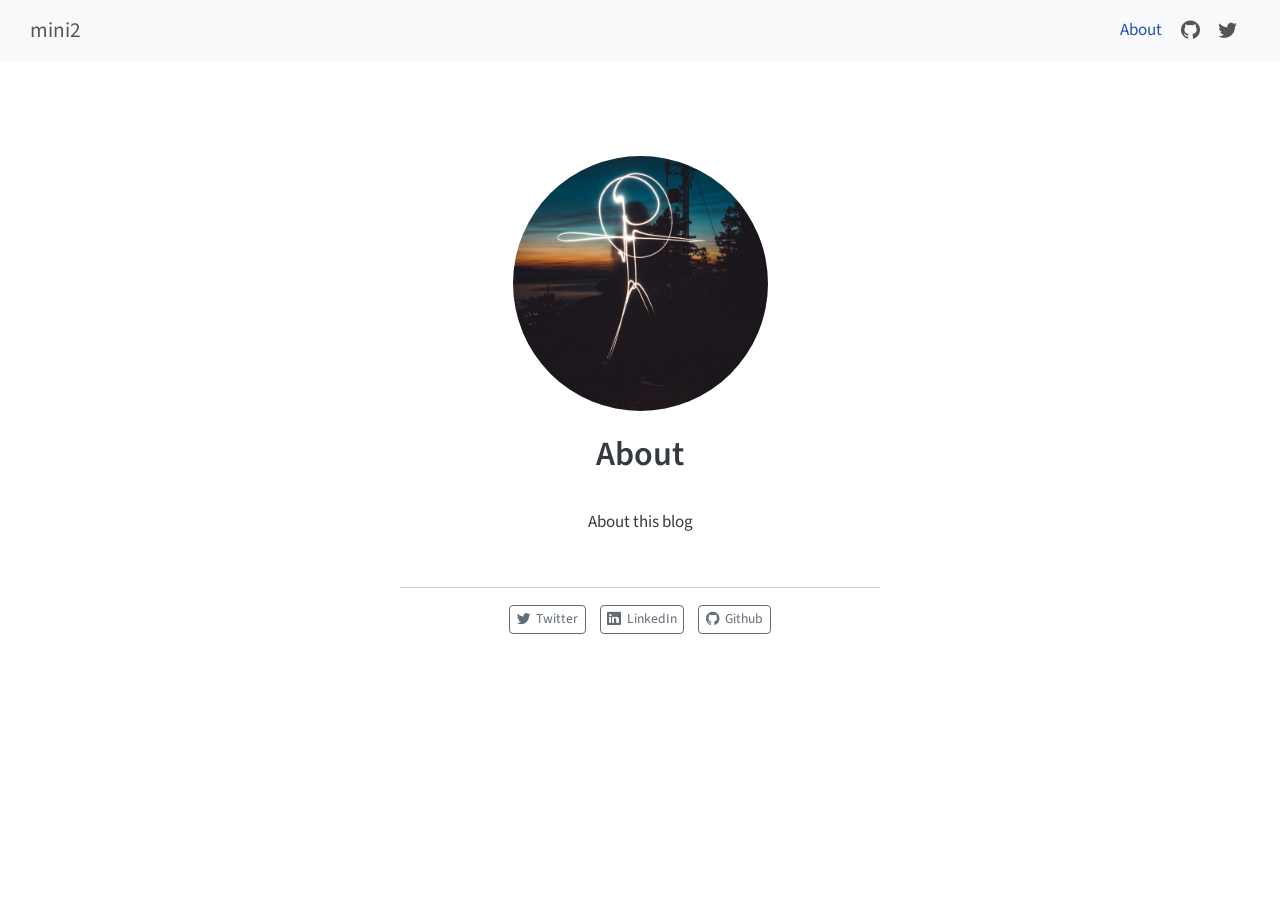
==== docs/about.html @ 748c7333 "." ====
<!DOCTYPE html>
<html xmlns="http://www.w3.org/1999/xhtml" lang="en" xml:lang="en"><head>

<meta charset="utf-8">
<meta name="generator" content="quarto-1.8.27">

<meta name="viewport" content="width=device-width, initial-scale=1.0, user-scalable=yes">


<title>About – mini2</title>
<style>
code{white-space: pre-wrap;}
span.smallcaps{font-variant: small-caps;}
div.columns{display: flex; gap: min(4vw, 1.5em);}
div.column{flex: auto; overflow-x: auto;}
div.hanging-indent{margin-left: 1.5em; text-indent: -1.5em;}
ul.task-list{list-style: none;}
ul.task-list li input[type="checkbox"] {
  width: 0.8em;
  margin: 0 0.8em 0.2em -1em; /* quarto-specific, see https://github.com/quarto-dev/quarto-cli/issues/4556 */ 
  vertical-align: middle;
}
</style>


<script src="site_libs/quarto-nav/quarto-nav.js"></script>
<script src="site_libs/quarto-nav/headroom.min.js"></script>
<script src="site_libs/clipboard/clipboard.min.js"></script>
<script src="site_libs/quarto-search/autocomplete.umd.js"></script>
<script src="site_libs/quarto-search/fuse.min.js"></script>
<script src="site_libs/quarto-search/quarto-search.js"></script>
<meta name="quarto:offset" content="./">
<script src="site_libs/quarto-html/quarto.js" type="module"></script>
<script src="site_libs/quarto-html/tabsets/tabsets.js" type="module"></script>
<script src="site_libs/quarto-html/axe/axe-check.js" type="module"></script>
<script src="site_libs/quarto-html/popper.min.js"></script>
<script src="site_libs/quarto-html/tippy.umd.min.js"></script>
<link href="site_libs/quarto-html/tippy.css" rel="stylesheet">
<link href="site_libs/quarto-html/quarto-syntax-highlighting-ed96de9b727972fe78a7b5d16c58bf87.css" rel="stylesheet" id="quarto-text-highlighting-styles">
<script src="site_libs/bootstrap/bootstrap.min.js"></script>
<link href="site_libs/bootstrap/bootstrap-icons.css" rel="stylesheet">
<link href="site_libs/bootstrap/bootstrap-3bc65e28b09ba5226e6452330ad34cd7.min.css" rel="stylesheet" append-hash="true" id="quarto-bootstrap" data-mode="light">
<script id="quarto-search-options" type="application/json">{
  "location": "navbar",
  "copy-button": false,
  "collapse-after": 3,
  "panel-placement": "end",
  "type": "overlay",
  "limit": 50,
  "keyboard-shortcut": [
    "f",
    "/",
    "s"
  ],
  "show-item-context": false,
  "language": {
    "search-no-results-text": "No results",
    "search-matching-documents-text": "matching documents",
    "search-copy-link-title": "Copy link to search",
    "search-hide-matches-text": "Hide additional matches",
    "search-more-match-text": "more match in this document",
    "search-more-matches-text": "more matches in this document",
    "search-clear-button-title": "Clear",
    "search-text-placeholder": "",
    "search-detached-cancel-button-title": "Cancel",
    "search-submit-button-title": "Submit",
    "search-label": "Search"
  }
}</script>


<link rel="stylesheet" href="styles.css">
</head>

<body class="nav-fixed fullcontent quarto-light">

<div id="quarto-search-results"></div>
  <header id="quarto-header" class="headroom fixed-top">
    <nav class="navbar navbar-expand-lg " data-bs-theme="dark">
      <div class="navbar-container container-fluid">
      <div class="navbar-brand-container mx-auto">
    <a class="navbar-brand" href="./index.html">
    <span class="navbar-title">mini2</span>
    </a>
  </div>
            <div id="quarto-search" class="" title="Search"></div>
          <button class="navbar-toggler" type="button" data-bs-toggle="collapse" data-bs-target="#navbarCollapse" aria-controls="navbarCollapse" role="menu" aria-expanded="false" aria-label="Toggle navigation" onclick="if (window.quartoToggleHeadroom) { window.quartoToggleHeadroom(); }">
  <span class="navbar-toggler-icon"></span>
</button>
          <div class="collapse navbar-collapse" id="navbarCollapse">
            <ul class="navbar-nav navbar-nav-scroll ms-auto">
  <li class="nav-item">
    <a class="nav-link active" href="./about.html" aria-current="page"> 
<span class="menu-text">About</span></a>
  </li>  
  <li class="nav-item compact">
    <a class="nav-link" href="https://github.com/"> <i class="bi bi-github" role="img">
</i> 
<span class="menu-text"></span></a>
  </li>  
  <li class="nav-item compact">
    <a class="nav-link" href="https://twitter.com"> <i class="bi bi-twitter" role="img">
</i> 
<span class="menu-text"></span></a>
  </li>  
</ul>
          </div> <!-- /navcollapse -->
            <div class="quarto-navbar-tools">
</div>
      </div> <!-- /container-fluid -->
    </nav>
</header>
<!-- content -->
<div id="quarto-content" class="quarto-container page-columns page-rows-contents page-layout-article page-navbar">
<!-- sidebar -->
<!-- margin-sidebar -->
    
<!-- main -->
<div class="quarto-about-jolla">
  <img src="profile.jpg" class="about-image
  round " style="height: 15em; width: 15em;">
 <header id="title-block-header" class="quarto-title-block default">
<div class="quarto-title">
<h1 class="title">About</h1>
</div>
<div class="quarto-title-meta">
  </div>
</header><main class="content" id="quarto-document-content">
<p>About this blog</p>


</main> 
  <hr class="about-sep">
   <div class="about-links">
  <a href="https://twitter.com" class="about-link" rel="" target="">
    <i class="bi bi-twitter"></i>
     <span class="about-link-text">Twitter</span>
  </a>
  <a href="https://linkedin.com" class="about-link" rel="" target="">
    <i class="bi bi-linkedin"></i>
     <span class="about-link-text">LinkedIn</span>
  </a>
  <a href="https://github.com" class="about-link" rel="" target="">
    <i class="bi bi-github"></i>
     <span class="about-link-text">Github</span>
  </a>
</div>
</div>
 <!-- /main -->
<script id="quarto-html-after-body" type="application/javascript">
  window.document.addEventListener("DOMContentLoaded", function (event) {
    const isCodeAnnotation = (el) => {
      for (const clz of el.classList) {
        if (clz.startsWith('code-annotation-')) {                     
          return true;
        }
      }
      return false;
    }
    const onCopySuccess = function(e) {
      // button target
      const button = e.trigger;
      // don't keep focus
      button.blur();
      // flash "checked"
      button.classList.add('code-copy-button-checked');
      var currentTitle = button.getAttribute("title");
      button.setAttribute("title", "Copied!");
      let tooltip;
      if (window.bootstrap) {
        button.setAttribute("data-bs-toggle", "tooltip");
        button.setAttribute("data-bs-placement", "left");
        button.setAttribute("data-bs-title", "Copied!");
        tooltip = new bootstrap.Tooltip(button, 
          { trigger: "manual", 
            customClass: "code-copy-button-tooltip",
            offset: [0, -8]});
        tooltip.show();    
      }
      setTimeout(function() {
        if (tooltip) {
          tooltip.hide();
          button.removeAttribute("data-bs-title");
          button.removeAttribute("data-bs-toggle");
          button.removeAttribute("data-bs-placement");
        }
        button.setAttribute("title", currentTitle);
        button.classList.remove('code-copy-button-checked');
      }, 1000);
      // clear code selection
      e.clearSelection();
    }
    const getTextToCopy = function(trigger) {
      const outerScaffold = trigger.parentElement.cloneNode(true);
      const codeEl = outerScaffold.querySelector('code');
      for (const childEl of codeEl.children) {
        if (isCodeAnnotation(childEl)) {
          childEl.remove();
        }
      }
      return codeEl.innerText;
    }
    const clipboard = new window.ClipboardJS('.code-copy-button:not([data-in-quarto-modal])', {
      text: getTextToCopy
    });
    clipboard.on('success', onCopySuccess);
    if (window.document.getElementById('quarto-embedded-source-code-modal')) {
      const clipboardModal = new window.ClipboardJS('.code-copy-button[data-in-quarto-modal]', {
        text: getTextToCopy,
        container: window.document.getElementById('quarto-embedded-source-code-modal')
      });
      clipboardModal.on('success', onCopySuccess);
    }
      var localhostRegex = new RegExp(/^(?:http|https):\/\/localhost\:?[0-9]*\//);
      var mailtoRegex = new RegExp(/^mailto:/);
        var filterRegex = new RegExp("https:\/\/your-website-url\.example\.com");
      var isInternal = (href) => {
          return filterRegex.test(href) || localhostRegex.test(href) || mailtoRegex.test(href);
      }
      // Inspect non-navigation links and adorn them if external
     var links = window.document.querySelectorAll('a[href]:not(.nav-link):not(.navbar-brand):not(.toc-action):not(.sidebar-link):not(.sidebar-item-toggle):not(.pagination-link):not(.no-external):not([aria-hidden]):not(.dropdown-item):not(.quarto-navigation-tool):not(.about-link)');
      for (var i=0; i<links.length; i++) {
        const link = links[i];
        if (!isInternal(link.href)) {
          // undo the damage that might have been done by quarto-nav.js in the case of
          // links that we want to consider external
          if (link.dataset.originalHref !== undefined) {
            link.href = link.dataset.originalHref;
          }
        }
      }
    function tippyHover(el, contentFn, onTriggerFn, onUntriggerFn) {
      const config = {
        allowHTML: true,
        maxWidth: 500,
        delay: 100,
        arrow: false,
        appendTo: function(el) {
            return el.parentElement;
        },
        interactive: true,
        interactiveBorder: 10,
        theme: 'quarto',
        placement: 'bottom-start',
      };
      if (contentFn) {
        config.content = contentFn;
      }
      if (onTriggerFn) {
        config.onTrigger = onTriggerFn;
      }
      if (onUntriggerFn) {
        config.onUntrigger = onUntriggerFn;
      }
      window.tippy(el, config); 
    }
    const noterefs = window.document.querySelectorAll('a[role="doc-noteref"]');
    for (var i=0; i<noterefs.length; i++) {
      const ref = noterefs[i];
      tippyHover(ref, function() {
        // use id or data attribute instead here
        let href = ref.getAttribute('data-footnote-href') || ref.getAttribute('href');
        try { href = new URL(href).hash; } catch {}
        const id = href.replace(/^#\/?/, "");
        const note = window.document.getElementById(id);
        if (note) {
          return note.innerHTML;
        } else {
          return "";
        }
      });
    }
    const xrefs = window.document.querySelectorAll('a.quarto-xref');
    const processXRef = (id, note) => {
      // Strip column container classes
      const stripColumnClz = (el) => {
        el.classList.remove("page-full", "page-columns");
        if (el.children) {
          for (const child of el.children) {
            stripColumnClz(child);
          }
        }
      }
      stripColumnClz(note)
      if (id === null || id.startsWith('sec-')) {
        // Special case sections, only their first couple elements
        const container = document.createElement("div");
        if (note.children && note.children.length > 2) {
          container.appendChild(note.children[0].cloneNode(true));
          for (let i = 1; i < note.children.length; i++) {
            const child = note.children[i];
            if (child.tagName === "P" && child.innerText === "") {
              continue;
            } else {
              container.appendChild(child.cloneNode(true));
              break;
            }
          }
          if (window.Quarto?.typesetMath) {
            window.Quarto.typesetMath(container);
          }
          return container.innerHTML
        } else {
          if (window.Quarto?.typesetMath) {
            window.Quarto.typesetMath(note);
          }
          return note.innerHTML;
        }
      } else {
        // Remove any anchor links if they are present
        const anchorLink = note.querySelector('a.anchorjs-link');
        if (anchorLink) {
          anchorLink.remove();
        }
        if (window.Quarto?.typesetMath) {
          window.Quarto.typesetMath(note);
        }
        if (note.classList.contains("callout")) {
          return note.outerHTML;
        } else {
          return note.innerHTML;
        }
      }
    }
    for (var i=0; i<xrefs.length; i++) {
      const xref = xrefs[i];
      tippyHover(xref, undefined, function(instance) {
        instance.disable();
        let url = xref.getAttribute('href');
        let hash = undefined; 
        if (url.startsWith('#')) {
          hash = url;
        } else {
          try { hash = new URL(url).hash; } catch {}
        }
        if (hash) {
          const id = hash.replace(/^#\/?/, "");
          const note = window.document.getElementById(id);
          if (note !== null) {
            try {
              const html = processXRef(id, note.cloneNode(true));
              instance.setContent(html);
            } finally {
              instance.enable();
              instance.show();
            }
          } else {
            // See if we can fetch this
            fetch(url.split('#')[0])
            .then(res => res.text())
            .then(html => {
              const parser = new DOMParser();
              const htmlDoc = parser.parseFromString(html, "text/html");
              const note = htmlDoc.getElementById(id);
              if (note !== null) {
                const html = processXRef(id, note);
                instance.setContent(html);
              } 
            }).finally(() => {
              instance.enable();
              instance.show();
            });
          }
        } else {
          // See if we can fetch a full url (with no hash to target)
          // This is a special case and we should probably do some content thinning / targeting
          fetch(url)
          .then(res => res.text())
          .then(html => {
            const parser = new DOMParser();
            const htmlDoc = parser.parseFromString(html, "text/html");
            const note = htmlDoc.querySelector('main.content');
            if (note !== null) {
              // This should only happen for chapter cross references
              // (since there is no id in the URL)
              // remove the first header
              if (note.children.length > 0 && note.children[0].tagName === "HEADER") {
                note.children[0].remove();
              }
              const html = processXRef(null, note);
              instance.setContent(html);
            } 
          }).finally(() => {
            instance.enable();
            instance.show();
          });
        }
      }, function(instance) {
      });
    }
        let selectedAnnoteEl;
        const selectorForAnnotation = ( cell, annotation) => {
          let cellAttr = 'data-code-cell="' + cell + '"';
          let lineAttr = 'data-code-annotation="' +  annotation + '"';
          const selector = 'span[' + cellAttr + '][' + lineAttr + ']';
          return selector;
        }
        const selectCodeLines = (annoteEl) => {
          const doc = window.document;
          const targetCell = annoteEl.getAttribute("data-target-cell");
          const targetAnnotation = annoteEl.getAttribute("data-target-annotation");
          const annoteSpan = window.document.querySelector(selectorForAnnotation(targetCell, targetAnnotation));
          const lines = annoteSpan.getAttribute("data-code-lines").split(",");
          const lineIds = lines.map((line) => {
            return targetCell + "-" + line;
          })
          let top = null;
          let height = null;
          let parent = null;
          if (lineIds.length > 0) {
              //compute the position of the single el (top and bottom and make a div)
              const el = window.document.getElementById(lineIds[0]);
              top = el.offsetTop;
              height = el.offsetHeight;
              parent = el.parentElement.parentElement;
            if (lineIds.length > 1) {
              const lastEl = window.document.getElementById(lineIds[lineIds.length - 1]);
              const bottom = lastEl.offsetTop + lastEl.offsetHeight;
              height = bottom - top;
            }
            if (top !== null && height !== null && parent !== null) {
              // cook up a div (if necessary) and position it 
              let div = window.document.getElementById("code-annotation-line-highlight");
              if (div === null) {
                div = window.document.createElement("div");
                div.setAttribute("id", "code-annotation-line-highlight");
                div.style.position = 'absolute';
                parent.appendChild(div);
              }
              div.style.top = top - 2 + "px";
              div.style.height = height + 4 + "px";
              div.style.left = 0;
              let gutterDiv = window.document.getElementById("code-annotation-line-highlight-gutter");
              if (gutterDiv === null) {
                gutterDiv = window.document.createElement("div");
                gutterDiv.setAttribute("id", "code-annotation-line-highlight-gutter");
                gutterDiv.style.position = 'absolute';
                const codeCell = window.document.getElementById(targetCell);
                const gutter = codeCell.querySelector('.code-annotation-gutter');
                gutter.appendChild(gutterDiv);
              }
              gutterDiv.style.top = top - 2 + "px";
              gutterDiv.style.height = height + 4 + "px";
            }
            selectedAnnoteEl = annoteEl;
          }
        };
        const unselectCodeLines = () => {
          const elementsIds = ["code-annotation-line-highlight", "code-annotation-line-highlight-gutter"];
          elementsIds.forEach((elId) => {
            const div = window.document.getElementById(elId);
            if (div) {
              div.remove();
            }
          });
          selectedAnnoteEl = undefined;
        };
          // Handle positioning of the toggle
      window.addEventListener(
        "resize",
        throttle(() => {
          elRect = undefined;
          if (selectedAnnoteEl) {
            selectCodeLines(selectedAnnoteEl);
          }
        }, 10)
      );
      function throttle(fn, ms) {
      let throttle = false;
      let timer;
        return (...args) => {
          if(!throttle) { // first call gets through
              fn.apply(this, args);
              throttle = true;
          } else { // all the others get throttled
              if(timer) clearTimeout(timer); // cancel #2
              timer = setTimeout(() => {
                fn.apply(this, args);
                timer = throttle = false;
              }, ms);
          }
        };
      }
        // Attach click handler to the DT
        const annoteDls = window.document.querySelectorAll('dt[data-target-cell]');
        for (const annoteDlNode of annoteDls) {
          annoteDlNode.addEventListener('click', (event) => {
            const clickedEl = event.target;
            if (clickedEl !== selectedAnnoteEl) {
              unselectCodeLines();
              const activeEl = window.document.querySelector('dt[data-target-cell].code-annotation-active');
              if (activeEl) {
                activeEl.classList.remove('code-annotation-active');
              }
              selectCodeLines(clickedEl);
              clickedEl.classList.add('code-annotation-active');
            } else {
              // Unselect the line
              unselectCodeLines();
              clickedEl.classList.remove('code-annotation-active');
            }
          });
        }
    const findCites = (el) => {
      const parentEl = el.parentElement;
      if (parentEl) {
        const cites = parentEl.dataset.cites;
        if (cites) {
          return {
            el,
            cites: cites.split(' ')
          };
        } else {
          return findCites(el.parentElement)
        }
      } else {
        return undefined;
      }
    };
    var bibliorefs = window.document.querySelectorAll('a[role="doc-biblioref"]');
    for (var i=0; i<bibliorefs.length; i++) {
      const ref = bibliorefs[i];
      const citeInfo = findCites(ref);
      if (citeInfo) {
        tippyHover(citeInfo.el, function() {
          var popup = window.document.createElement('div');
          citeInfo.cites.forEach(function(cite) {
            var citeDiv = window.document.createElement('div');
            citeDiv.classList.add('hanging-indent');
            citeDiv.classList.add('csl-entry');
            var biblioDiv = window.document.getElementById('ref-' + cite);
            if (biblioDiv) {
              citeDiv.innerHTML = biblioDiv.innerHTML;
            }
            popup.appendChild(citeDiv);
          });
          return popup.innerHTML;
        });
      }
    }
  });
  </script>
</div> <!-- /content -->




</body></html>
---- docs/site_libs/quarto-html/tippy.css ----
.tippy-box[data-animation=fade][data-state=hidden]{opacity:0}[data-tippy-root]{max-width:calc(100vw - 10px)}.tippy-box{position:relative;background-color:#333;color:#fff;border-radius:4px;font-size:14px;line-height:1.4;white-space:normal;outline:0;transition-property:transform,visibility,opacity}.tippy-box[data-placement^=top]>.tippy-arrow{bottom:0}.tippy-box[data-placement^=top]>.tippy-arrow:before{bottom:-7px;left:0;border-width:8px 8px 0;border-top-color:initial;transform-origin:center top}.tippy-box[data-placement^=bottom]>.tippy-arrow{top:0}.tippy-box[data-placement^=bottom]>.tippy-arrow:before{top:-7px;left:0;border-width:0 8px 8px;border-bottom-color:initial;transform-origin:center bottom}.tippy-box[data-placement^=left]>.tippy-arrow{right:0}.tippy-box[data-placement^=left]>.tippy-arrow:before{border-width:8px 0 8px 8px;border-left-color:initial;right:-7px;transform-origin:center left}.tippy-box[data-placement^=right]>.tippy-arrow{left:0}.tippy-box[data-placement^=right]>.tippy-arrow:before{left:-7px;border-width:8px 8px 8px 0;border-right-color:initial;transform-origin:center right}.tippy-box[data-inertia][data-state=visible]{transition-timing-function:cubic-bezier(.54,1.5,.38,1.11)}.tippy-arrow{width:16px;height:16px;color:#333}.tippy-arrow:before{content:"";position:absolute;border-color:transparent;border-style:solid}.tippy-content{position:relative;padding:5px 9px;z-index:1}
---- docs/site_libs/quarto-html/quarto-syntax-highlighting-ed96de9b727972fe78a7b5d16c58bf87.css ----
/* quarto syntax highlight colors */
:root {
  --quarto-hl-ot-color: #003B4F;
  --quarto-hl-at-color: #657422;
  --quarto-hl-ss-color: #20794D;
  --quarto-hl-an-color: #5E5E5E;
  --quarto-hl-fu-color: #4758AB;
  --quarto-hl-st-color: #20794D;
  --quarto-hl-cf-color: #003B4F;
  --quarto-hl-op-color: #5E5E5E;
  --quarto-hl-er-color: #AD0000;
  --quarto-hl-bn-color: #AD0000;
  --quarto-hl-al-color: #AD0000;
  --quarto-hl-va-color: #111111;
  --quarto-hl-bu-color: inherit;
  --quarto-hl-ex-color: inherit;
  --quarto-hl-pp-color: #AD0000;
  --quarto-hl-in-color: #5E5E5E;
  --quarto-hl-vs-color: #20794D;
  --quarto-hl-wa-color: #5E5E5E;
  --quarto-hl-do-color: #5E5E5E;
  --quarto-hl-im-color: #00769E;
  --quarto-hl-ch-color: #20794D;
  --quarto-hl-dt-color: #AD0000;
  --quarto-hl-fl-color: #AD0000;
  --quarto-hl-co-color: #5E5E5E;
  --quarto-hl-cv-color: #5E5E5E;
  --quarto-hl-cn-color: #8f5902;
  --quarto-hl-sc-color: #5E5E5E;
  --quarto-hl-dv-color: #AD0000;
  --quarto-hl-kw-color: #003B4F;
}

/* other quarto variables */
:root {
  --quarto-font-monospace: SFMono-Regular, Menlo, Monaco, Consolas, "Liberation Mono", "Courier New", monospace;
}

/* syntax highlight based on Pandoc's rules */
pre > code.sourceCode > span {
  color: #003B4F;
}

code.sourceCode > span {
  color: #003B4F;
}

div.sourceCode,
div.sourceCode pre.sourceCode {
  color: #003B4F;
}

/* Normal */
code span {
  color: #003B4F;
}

/* Alert */
code span.al {
  color: #AD0000;
  font-style: inherit;
}

/* Annotation */
code span.an {
  color: #5E5E5E;
  font-style: inherit;
}

/* Attribute */
code span.at {
  color: #657422;
  font-style: inherit;
}

/* BaseN */
code span.bn {
  color: #AD0000;
  font-style: inherit;
}

/* BuiltIn */
code span.bu {
  font-style: inherit;
}

/* ControlFlow */
code span.cf {
  color: #003B4F;
  font-weight: bold;
  font-style: inherit;
}

/* Char */
code span.ch {
  color: #20794D;
  font-style: inherit;
}

/* Constant */
code span.cn {
  color: #8f5902;
  font-style: inherit;
}

/* Comment */
code span.co {
  color: #5E5E5E;
  font-style: inherit;
}

/* CommentVar */
code span.cv {
  color: #5E5E5E;
  font-style: italic;
}

/* Documentation */
code span.do {
  color: #5E5E5E;
  font-style: italic;
}

/* DataType */
code span.dt {
  color: #AD0000;
  font-style: inherit;
}

/* DecVal */
code span.dv {
  color: #AD0000;
  font-style: inherit;
}

/* Error */
code span.er {
  color: #AD0000;
  font-style: inherit;
}

/* Extension */
code span.ex {
  font-style: inherit;
}

/* Float */
code span.fl {
  color: #AD0000;
  font-style: inherit;
}

/* Function */
code span.fu {
  color: #4758AB;
  font-style: inherit;
}

/* Import */
code span.im {
  color: #00769E;
  font-style: inherit;
}

/* Information */
code span.in {
  color: #5E5E5E;
  font-style: inherit;
}

/* Keyword */
code span.kw {
  color: #003B4F;
  font-weight: bold;
  font-style: inherit;
}

/* Operator */
code span.op {
  color: #5E5E5E;
  font-style: inherit;
}

/* Other */
code span.ot {
  color: #003B4F;
  font-style: inherit;
}

/* Preprocessor */
code span.pp {
  color: #AD0000;
  font-style: inherit;
}

/* SpecialChar */
code span.sc {
  color: #5E5E5E;
  font-style: inherit;
}

/* SpecialString */
code span.ss {
  color: #20794D;
  font-style: inherit;
}

/* String */
code span.st {
  color: #20794D;
  font-style: inherit;
}

/* Variable */
code span.va {
  color: #111111;
  font-style: inherit;
}

/* VerbatimString */
code span.vs {
  color: #20794D;
  font-style: inherit;
}

/* Warning */
code span.wa {
  color: #5E5E5E;
  font-style: italic;
}

.prevent-inlining {
  content: "</";
}

/*# sourceMappingURL=0920dd6d7437995b8cdf7429764427b1.css.map */
---- docs/styles.css ----
/* css styles */
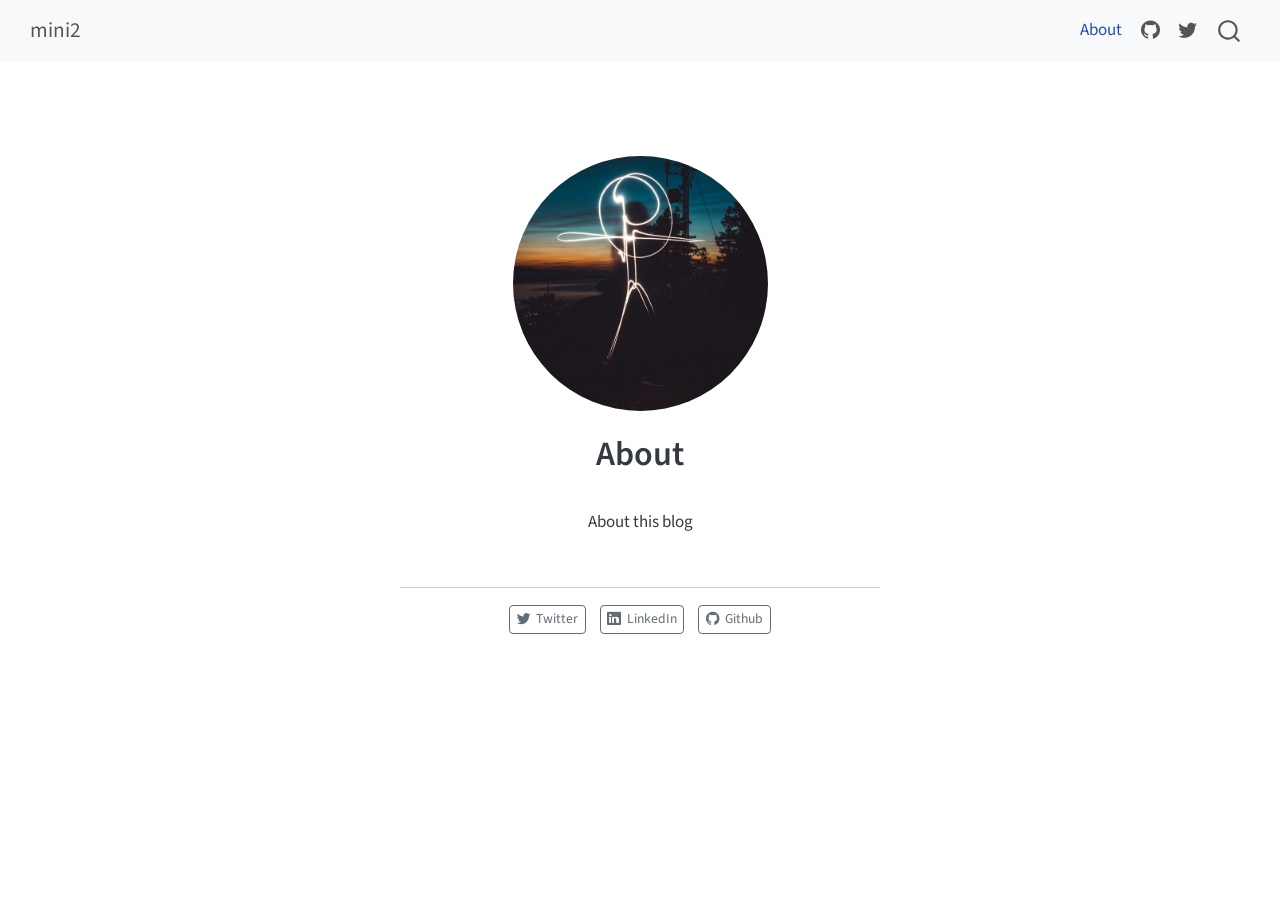
==== commit 1d01ddc8: "." ====
--- a/docs/about.html
+++ b/docs/about.html
@@ -2,13 +2,16 @@
 <html xmlns="http://www.w3.org/1999/xhtml" lang="en" xml:lang="en"><head>
 
 <meta charset="utf-8">
-<meta name="generator" content="quarto-1.8.27">
+<meta name="generator" content="quarto-1.9.37">
 
 <meta name="viewport" content="width=device-width, initial-scale=1.0, user-scalable=yes">
 
 
 <title>About – mini2</title>
 <style>
+/* Default styles provided by pandoc.
+** See https://pandoc.org/MANUAL.html#variables-for-html for config info.
+*/
 code{white-space: pre-wrap;}
 span.smallcaps{font-variant: small-caps;}
 div.columns{display: flex; gap: min(4vw, 1.5em);}
@@ -32,14 +35,13 @@
 <meta name="quarto:offset" content="./">
 <script src="site_libs/quarto-html/quarto.js" type="module"></script>
 <script src="site_libs/quarto-html/tabsets/tabsets.js" type="module"></script>
-<script src="site_libs/quarto-html/axe/axe-check.js" type="module"></script>
 <script src="site_libs/quarto-html/popper.min.js"></script>
 <script src="site_libs/quarto-html/tippy.umd.min.js"></script>
 <link href="site_libs/quarto-html/tippy.css" rel="stylesheet">
-<link href="site_libs/quarto-html/quarto-syntax-highlighting-ed96de9b727972fe78a7b5d16c58bf87.css" rel="stylesheet" id="quarto-text-highlighting-styles">
+<link href="site_libs/quarto-html/quarto-syntax-highlighting-7f8f88aac4f3542376d5c11b86a4c14d.css" rel="stylesheet" id="quarto-text-highlighting-styles">
 <script src="site_libs/bootstrap/bootstrap.min.js"></script>
 <link href="site_libs/bootstrap/bootstrap-icons.css" rel="stylesheet">
-<link href="site_libs/bootstrap/bootstrap-3bc65e28b09ba5226e6452330ad34cd7.min.css" rel="stylesheet" append-hash="true" id="quarto-bootstrap" data-mode="light">
+<link href="site_libs/bootstrap/bootstrap-158031087360bce0ff56dc785ce39e06.min.css" rel="stylesheet" append-hash="true" id="quarto-bootstrap" data-mode="light">
 <script id="quarto-search-options" type="application/json">{
   "location": "navbar",
   "copy-button": false,
--- a/docs/site_libs/quarto-html/quarto-syntax-highlighting-7f8f88aac4f3542376d5c11b86a4c14d.css
+++ b/docs/site_libs/quarto-html/quarto-syntax-highlighting-7f8f88aac4f3542376d5c11b86a4c14d.css
@@ -0,0 +1,236 @@
+/* quarto syntax highlight colors */
+:root {
+  --quarto-hl-ot-color: #003B4F;
+  --quarto-hl-at-color: #657422;
+  --quarto-hl-ss-color: #20794D;
+  --quarto-hl-an-color: #5E5E5E;
+  --quarto-hl-fu-color: #4758AB;
+  --quarto-hl-st-color: #20794D;
+  --quarto-hl-cf-color: #003B4F;
+  --quarto-hl-op-color: #5E5E5E;
+  --quarto-hl-er-color: #AD0000;
+  --quarto-hl-bn-color: #AD0000;
+  --quarto-hl-al-color: #AD0000;
+  --quarto-hl-va-color: #111111;
+  --quarto-hl-bu-color: inherit;
+  --quarto-hl-ex-color: inherit;
+  --quarto-hl-pp-color: #AD0000;
+  --quarto-hl-in-color: #5E5E5E;
+  --quarto-hl-vs-color: #20794D;
+  --quarto-hl-wa-color: #5E5E5E;
+  --quarto-hl-do-color: #5E5E5E;
+  --quarto-hl-im-color: #00769E;
+  --quarto-hl-ch-color: #20794D;
+  --quarto-hl-dt-color: #AD0000;
+  --quarto-hl-fl-color: #AD0000;
+  --quarto-hl-co-color: #5E5E5E;
+  --quarto-hl-cv-color: #5E5E5E;
+  --quarto-hl-cn-color: #8f5902;
+  --quarto-hl-sc-color: #5E5E5E;
+  --quarto-hl-dv-color: #AD0000;
+  --quarto-hl-kw-color: #003B4F;
+}
+
+/* other quarto variables */
+:root {
+  --quarto-font-monospace: SFMono-Regular, Menlo, Monaco, Consolas, "Liberation Mono", "Courier New", monospace;
+}
+
+/* syntax highlight based on Pandoc's rules */
+pre > code.sourceCode > span {
+  color: #003B4F;
+}
+
+code.sourceCode > span {
+  color: #003B4F;
+}
+
+div.sourceCode,
+div.sourceCode pre.sourceCode {
+  color: #003B4F;
+}
+
+/* Normal */
+code span {
+  color: #003B4F;
+}
+
+/* Alert */
+code span.al {
+  color: #AD0000;
+  font-style: inherit;
+}
+
+/* Annotation */
+code span.an {
+  color: #5E5E5E;
+  font-style: inherit;
+}
+
+/* Attribute */
+code span.at {
+  color: #657422;
+  font-style: inherit;
+}
+
+/* BaseN */
+code span.bn {
+  color: #AD0000;
+  font-style: inherit;
+}
+
+/* BuiltIn */
+code span.bu {
+  font-style: inherit;
+}
+
+/* ControlFlow */
+code span.cf {
+  color: #003B4F;
+  font-weight: bold;
+  font-style: inherit;
+}
+
+/* Char */
+code span.ch {
+  color: #20794D;
+  font-style: inherit;
+}
+
+/* Constant */
+code span.cn {
+  color: #8f5902;
+  font-style: inherit;
+}
+
+/* Comment */
+code span.co {
+  color: #5E5E5E;
+  font-style: inherit;
+}
+
+/* CommentVar */
+code span.cv {
+  color: #5E5E5E;
+  font-style: italic;
+}
+
+/* Documentation */
+code span.do {
+  color: #5E5E5E;
+  font-style: italic;
+}
+
+/* DataType */
+code span.dt {
+  color: #AD0000;
+  font-style: inherit;
+}
+
+/* DecVal */
+code span.dv {
+  color: #AD0000;
+  font-style: inherit;
+}
+
+/* Error */
+code span.er {
+  color: #AD0000;
+  font-style: inherit;
+}
+
+/* Extension */
+code span.ex {
+  font-style: inherit;
+}
+
+/* Float */
+code span.fl {
+  color: #AD0000;
+  font-style: inherit;
+}
+
+/* Function */
+code span.fu {
+  color: #4758AB;
+  font-style: inherit;
+}
+
+/* Import */
+code span.im {
+  color: #00769E;
+  font-style: inherit;
+}
+
+/* Information */
+code span.in {
+  color: #5E5E5E;
+  font-style: inherit;
+}
+
+/* Keyword */
+code span.kw {
+  color: #003B4F;
+  font-weight: bold;
+  font-style: inherit;
+}
+
+/* Operator */
+code span.op {
+  color: #5E5E5E;
+  font-style: inherit;
+}
+
+/* Other */
+code span.ot {
+  color: #003B4F;
+  font-style: inherit;
+}
+
+/* Preprocessor */
+code span.pp {
+  color: #AD0000;
+  font-style: inherit;
+}
+
+/* SpecialChar */
+code span.sc {
+  color: #5E5E5E;
+  font-style: inherit;
+}
+
+/* SpecialString */
+code span.ss {
+  color: #20794D;
+  font-style: inherit;
+}
+
+/* String */
+code span.st {
+  color: #20794D;
+  font-style: inherit;
+}
+
+/* Variable */
+code span.va {
+  color: #111111;
+  font-style: inherit;
+}
+
+/* VerbatimString */
+code span.vs {
+  color: #20794D;
+  font-style: inherit;
+}
+
+/* Warning */
+code span.wa {
+  color: #5E5E5E;
+  font-style: italic;
+}
+
+.prevent-inlining {
+  content: "</";
+}
+
+/*# sourceMappingURL=789ad8cd35626ba772517505b42a116e.css.map */
